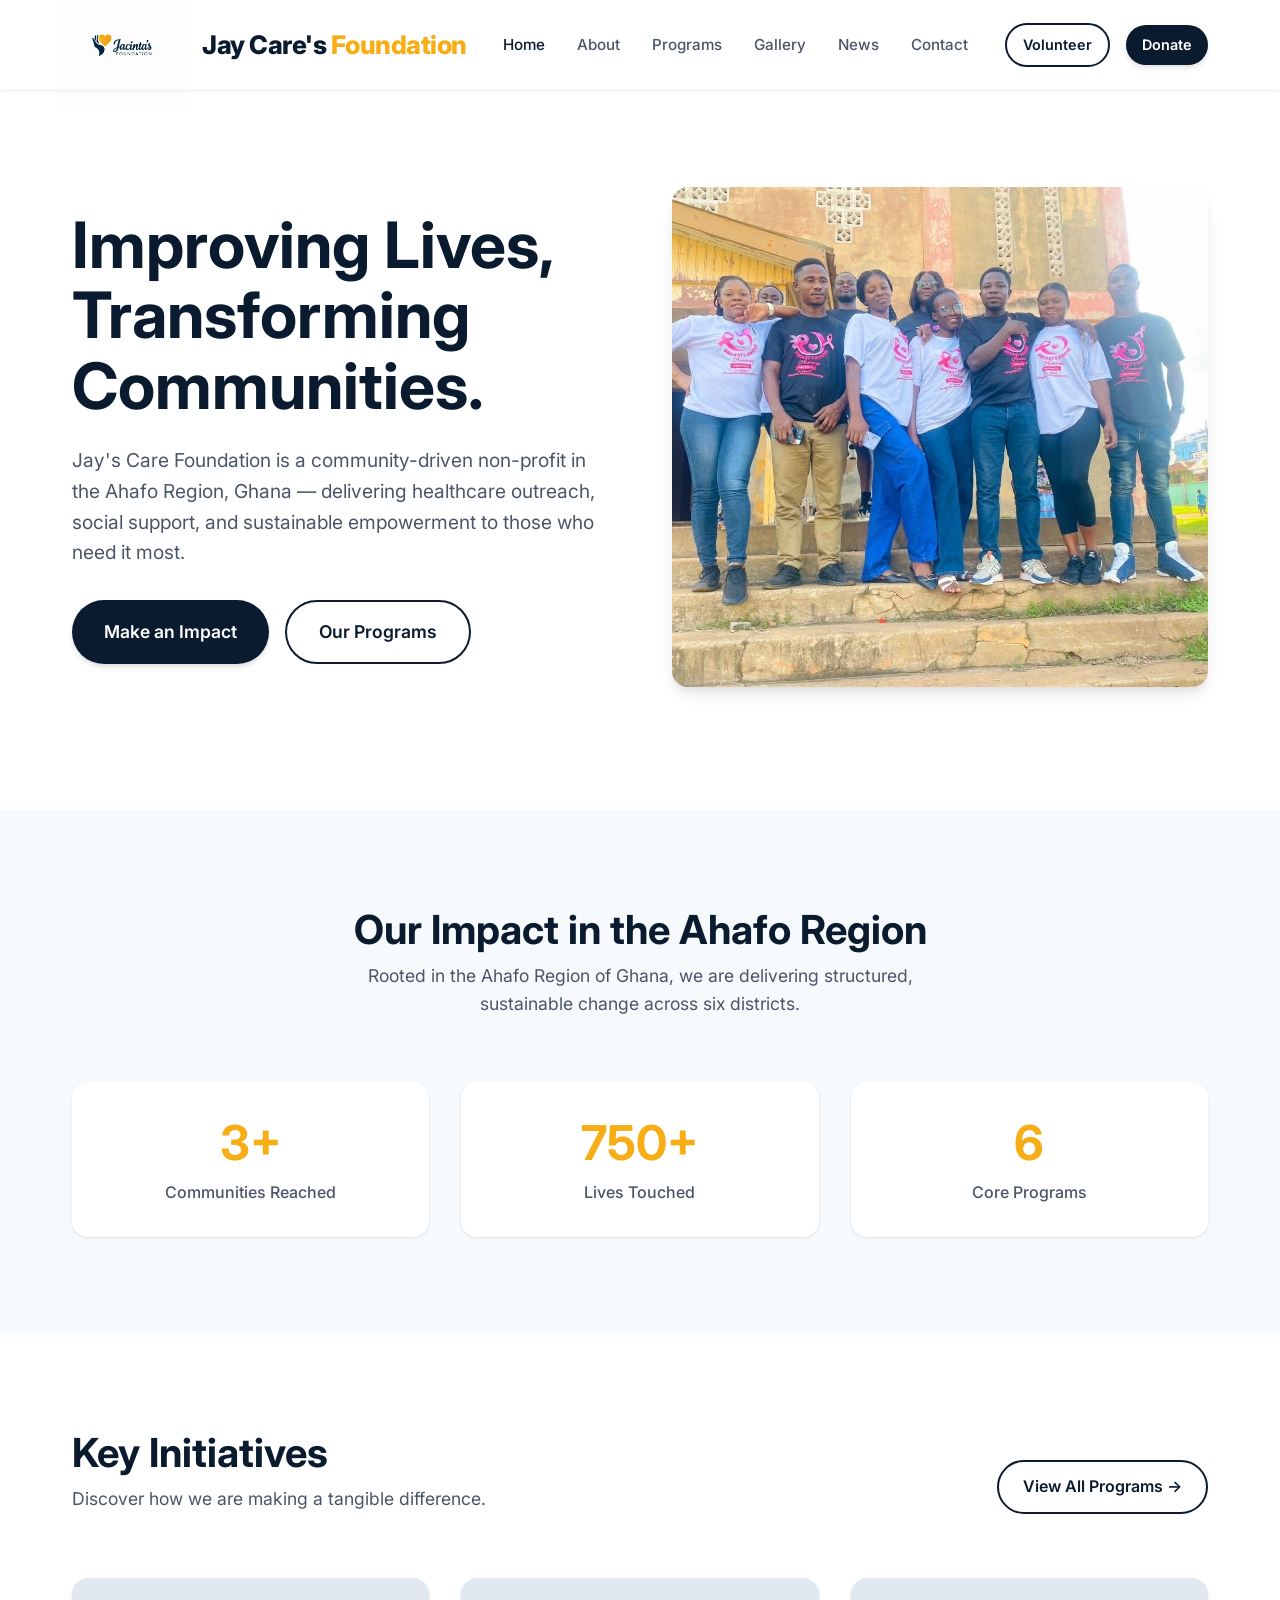
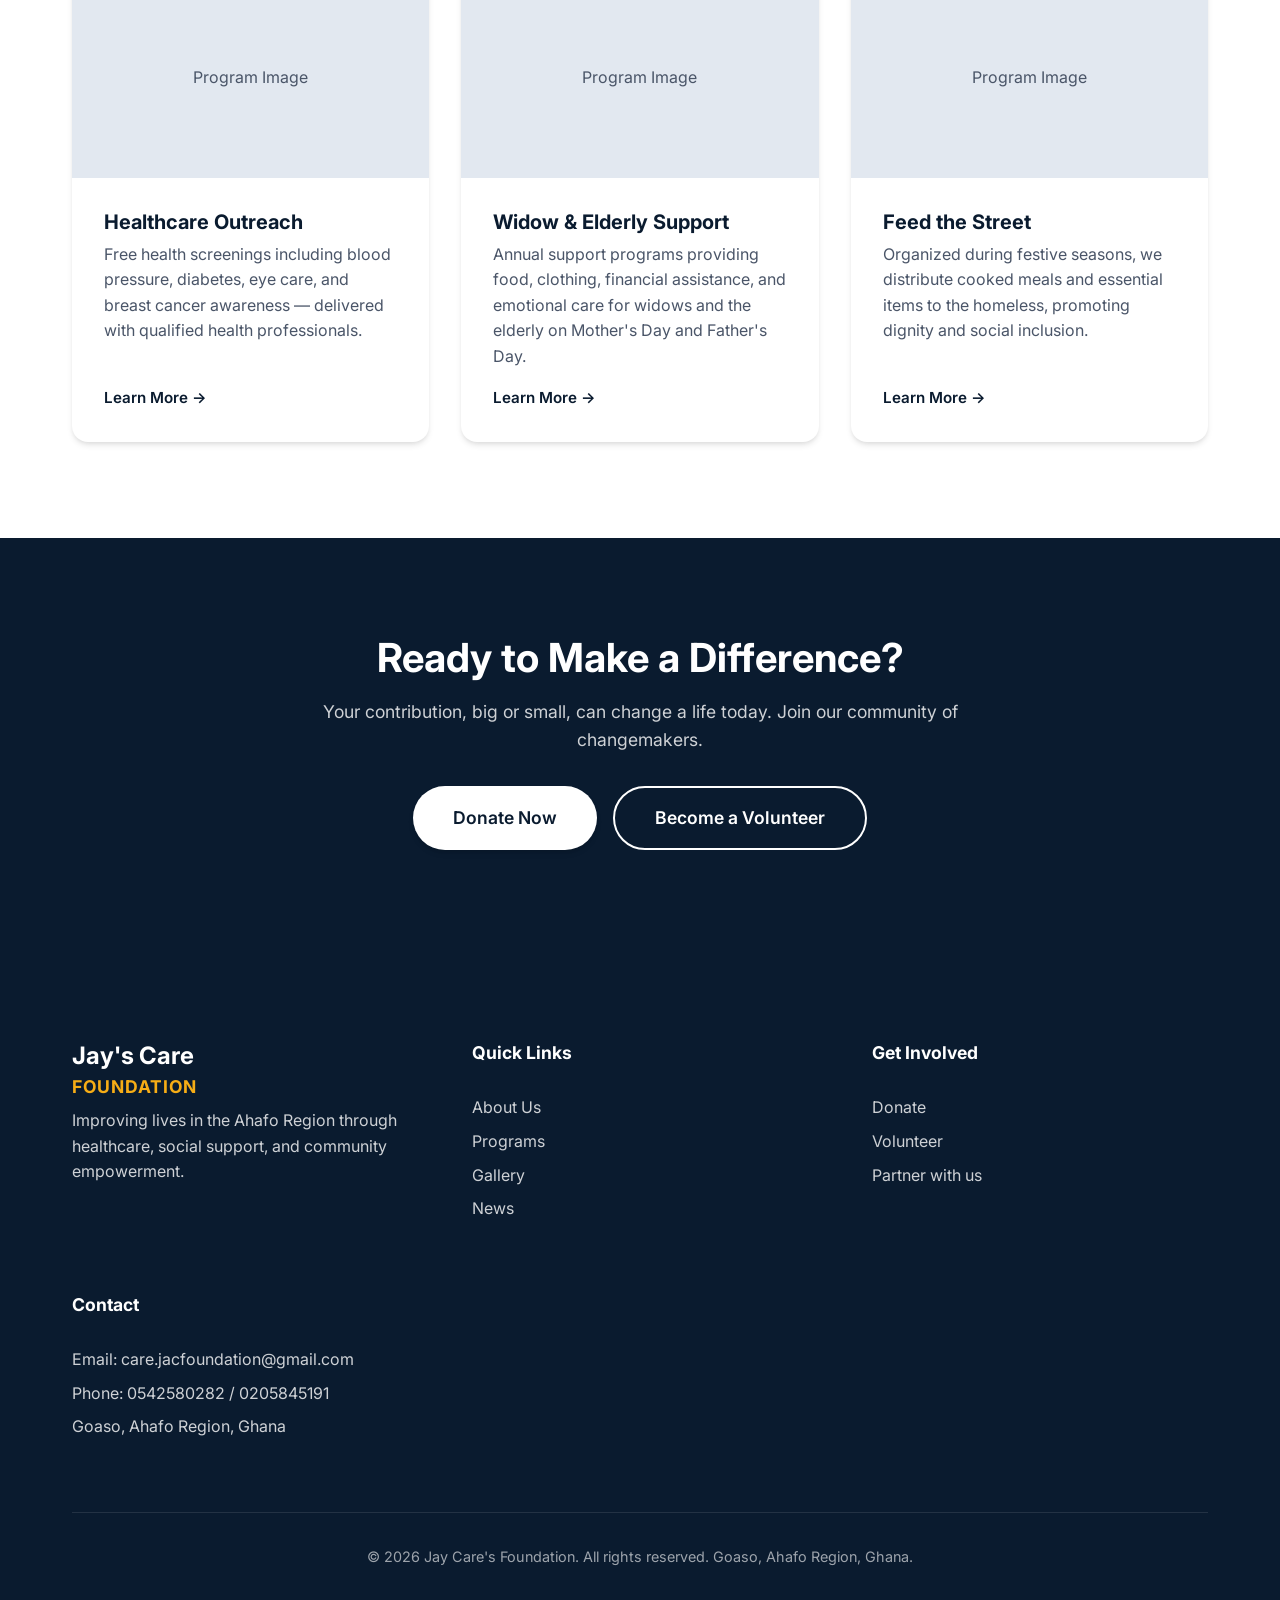
==== index.html @ 717632d8 "Initial commit: Jay's Care Foundation website" ====
<!DOCTYPE html>
<html lang="en">

<head>
  <meta charset="UTF-8">
  <meta name="viewport" content="width=device-width, initial-scale=1.0">
  <title>Jay's Care Foundation | Making a Difference in the Ahafo Region</title>
  <meta name="description"
    content="Jay's Care Foundation is a community-driven non-profit in the Ahafo Region, Ghana, dedicated to healthcare outreach, widow support, feeding the homeless, and youth empowerment.">
  <link rel="stylesheet" href="css/styles.css">
  <link rel="stylesheet" href="https://cdnjs.cloudflare.com/ajax/libs/font-awesome/6.5.0/css/all.min.css">
</head>

<body>
  <!-- Navbar -->
  <nav class="navbar">
    <div class="container">
      <a href="index.html" class="nav-brand" style="display:flex; align-items:center;"><img src="./images/logo.jpeg"
          alt="Jay's Care Foundation Logo"
          style="height: 130px; margin: -30px 0 -30px -15px; mix-blend-mode: multiply; border-radius: 4px; object-fit: contain;"><span
          style="margin-left: 15px; font-size: 1.6rem; font-weight: 800; color: var(--primary); letter-spacing: -0.5px;">Jay
          Care's
          <span style="color:var(--secondary)">Foundation</span></span></a>
      <ul class="nav-links">
        <li><a href="index.html" class="active">Home</a></li>
        <li><a href="about.html">About</a></li>
        <li><a href="programs.html">Programs</a></li>
        <li><a href="gallery.html">Gallery</a></li>
        <li><a href="blog.html">News</a></li>
        <li><a href="contact.html">Contact</a></li>
      </ul>
      <div class="nav-actions" style="display:flex; gap:1rem; align-items:center;">
        <a href="volunteer.html" class="btn btn-outline nav-btn-hide"
          style="padding: 0.5rem 1rem; font-size: 0.9rem;">Volunteer</a>
        <a href="donation.html" class="btn btn-primary nav-btn-hide"
          style="padding: 0.5rem 1rem; font-size: 0.9rem;">Donate</a>
        <button class="hamburger" aria-label="Toggle navigation menu">
          <span></span>
          <span></span>
          <span></span>
        </button>
      </div>
    </div>
  </nav>

  <!-- Hero Section -->
  <header class="hero section section-light"
    style="padding-top: 160px; min-height: 90vh; display: flex; align-items: center;">
    <div class="container"
      style="display: grid; grid-template-columns: repeat(auto-fit, minmax(300px, 1fr)); gap: var(--spacing-xl); align-items: center;">
      <div class="hero-content fade-in">
        <h1 style="font-size: 4rem; margin-bottom: 1.5rem; line-height: 1.1;">Improving Lives,<br>Transforming
          Communities.</h1>
        <p style="font-size: 1.2rem; color: var(--text-secondary); margin-bottom: 2rem;">Jay's Care Foundation is a
          community-driven non-profit in the Ahafo Region, Ghana — delivering healthcare outreach, social support, and
          sustainable empowerment to those who need it most.</p>
        <div style="display: flex; gap: 1rem; flex-wrap: wrap;">
          <a href="donation.html" class="btn btn-primary" style="padding: 1rem 2rem; font-size: 1.1rem;">Make an
            Impact</a>
          <a href="programs.html" class="btn btn-outline" style="padding: 1rem 2rem; font-size: 1.1rem;">Our
            Programs</a>
        </div>
      </div>
      <div class="hero-image fade-in"
        style="border-radius: var(--radius-lg); overflow: hidden; box-shadow: var(--shadow-lg); height: 500px; background-color: var(--accent);">
        <img src="./images/WhatsApp Image 2026-04-01 at 22.01.24.jpeg" alt="Hero Image"
          style="width: 100%; height: 100%; object-fit: cover; object-position: center; display: block;">
      </div>
    </div>
  </header>

  <!-- Stats / About Preview -->
  <section class="section section-dark fade-in">
    <div class="container text-center">
      <h2 style="margin-bottom: var(--spacing-sm); font-size: 2.5rem;">Our Impact in the Ahafo Region</h2>
      <p style="max-width: 600px; margin: 0 auto var(--spacing-xl); color: var(--text-secondary); font-size: 1.1rem;">
        Rooted in the Ahafo Region of Ghana, we are delivering structured, sustainable change across six districts.</p>

      <div style="display: grid; grid-template-columns: repeat(auto-fit, minmax(200px, 1fr)); gap: var(--spacing-lg);">
        <div class="stat-card"
          style="padding: var(--spacing-lg); background: var(--white); border-radius: var(--radius-lg); box-shadow: var(--shadow-sm);">
          <h3 style="font-size: 3rem; color: var(--secondary); margin-bottom: 0.5rem;">3+</h3>
          <p style="color: var(--text-secondary); font-weight: 500;">Communities Reached</p>
        </div>
        <div class="stat-card"
          style="padding: var(--spacing-lg); background: var(--white); border-radius: var(--radius-lg); box-shadow: var(--shadow-sm);">
          <h3 style="font-size: 3rem; color: var(--secondary); margin-bottom: 0.5rem;">750+</h3>
          <p style="color: var(--text-secondary); font-weight: 500;">Lives Touched</p>
        </div>
        <div class="stat-card"
          style="padding: var(--spacing-lg); background: var(--white); border-radius: var(--radius-lg); box-shadow: var(--shadow-sm);">
          <h3 style="font-size: 3rem; color: var(--secondary); margin-bottom: 0.5rem;">6</h3>
          <p style="color: var(--text-secondary); font-weight: 500;">Core Programs</p>
        </div>
      </div>
    </div>
  </section>

  <!-- Programs Preview -->
  <section class="section section-light fade-in">
    <div class="container">
      <div
        style="display: flex; justify-content: space-between; align-items: flex-end; margin-bottom: var(--spacing-xl); flex-wrap: wrap; gap: 1rem;">
        <div>
          <h2 style="margin-bottom: var(--spacing-sm); font-size: 2.5rem;">Key Initiatives</h2>
          <p style="color: var(--text-secondary); font-size: 1.1rem;">Discover how we are making a tangible difference.
          </p>
        </div>
        <a href="programs.html" class="btn btn-outline" style="white-space: nowrap;">View All Programs &rarr;</a>
      </div>

      <div style="display: grid; grid-template-columns: repeat(auto-fit, minmax(300px, 1fr)); gap: var(--spacing-lg);">
        <!-- Card 1 -->
        <div class="card">
          <div class="card-img"
            style="background-color: var(--accent); display: flex; align-items: center; justify-content: center; color: var(--text-secondary);">
            Program Image</div>
          <div class="card-content">
            <h3 class="card-title">Healthcare Outreach</h3>
            <p class="card-text">Free health screenings including blood pressure, diabetes, eye care, and breast cancer
              awareness — delivered with qualified health professionals.</p>
            <a href="programs.html" style="font-weight: 600; font-size: 0.95rem;">Learn More &rarr;</a>
          </div>
        </div>
        <!-- Card 2 -->
        <div class="card">
          <div class="card-img"
            style="background-color: var(--accent); display: flex; align-items: center; justify-content: center; color: var(--text-secondary);">
            Program Image</div>
          <div class="card-content">
            <h3 class="card-title">Widow &amp; Elderly Support</h3>
            <p class="card-text">Annual support programs providing food, clothing, financial assistance, and emotional
              care for widows and the elderly on Mother's Day and Father's Day.</p>
            <a href="programs.html" style="font-weight: 600; font-size: 0.95rem;">Learn More &rarr;</a>
          </div>
        </div>
        <!-- Card 3 -->
        <div class="card">
          <div class="card-img"
            style="background-color: var(--accent); display: flex; align-items: center; justify-content: center; color: var(--text-secondary);">
            Program Image</div>
          <div class="card-content">
            <h3 class="card-title">Feed the Street</h3>
            <p class="card-text">Organized during festive seasons, we distribute cooked meals and essential items to the
              homeless, promoting dignity and social inclusion.</p>
            <a href="programs.html" style="font-weight: 600; font-size: 0.95rem;">Learn More &rarr;</a>
          </div>
        </div>
      </div>
    </div>
  </section>

  <!-- Highlight CTA -->
  <section class="section fade-in" style="background-color: var(--primary); color: var(--white); text-align: center;">
    <div class="container" style="max-width: 800px;">
      <h2 style="color: var(--white); font-size: 2.5rem; margin-bottom: var(--spacing-md);">Ready to Make a Difference?
      </h2>
      <p style="font-size: 1.1rem; color: rgba(255,255,255,0.8); margin-bottom: var(--spacing-lg);">Your contribution,
        big or small, can change a life today. Join our community of changemakers.</p>
      <div style="display: flex; gap: 1rem; justify-content: center; flex-wrap: wrap;">
        <a href="donation.html" class="btn btn-secondary" style="padding: 1rem 2.5rem; font-size: 1.1rem;">Donate
          Now</a>
        <a href="volunteer.html" class="btn btn-outline"
          style="color: var(--white); border-color: var(--white); padding: 1rem 2.5rem; font-size: 1.1rem;">Become a
          Volunteer</a>
      </div>
    </div>
  </section>

  <!-- Footer -->
  <footer class="footer">
    <div class="container">
      <div class="footer-grid">
        <div class="footer-col">
          <h4 style="font-size: 1.5rem; margin-bottom: var(--spacing-sm); line-height: 1.2;">Jay's Care<br><span
              style="color:var(--secondary); font-size: 1.1rem; letter-spacing: 1px;">FOUNDATION</span></h4>
          <p>Improving lives in the Ahafo Region through healthcare, social support, and community empowerment.</p>
        </div>
        <div class="footer-col">
          <h4 style="font-size: 1.1rem;">Quick Links</h4>
          <a href="about.html">About Us</a>
          <a href="programs.html">Programs</a>
          <a href="gallery.html">Gallery</a>
          <a href="blog.html">News</a>
        </div>
        <div class="footer-col">
          <h4 style="font-size: 1.1rem;">Get Involved</h4>
          <a href="donation.html">Donate</a>
          <a href="volunteer.html">Volunteer</a>
          <a href="contact.html">Partner with us</a>
        </div>
        <div class="footer-col">
          <h4 style="font-size: 1.1rem;">Contact</h4>
          <p>Email: care.jacfoundation@gmail.com</p>
          <p>Phone: 0542580282 / 0205845191</p>
          <p>Goaso, Ahafo Region, Ghana</p>
        </div>
      </div>
      <div class="footer-bottom">
        &copy; 2026 Jay Care's Foundation. All rights reserved. Goaso, Ahafo Region, Ghana.
      </div>
    </div>
  </footer>

  <script src="js/script.js"></script>
</body>

</html>
---- css/styles.css ----
@import url('https://fonts.googleapis.com/css2?family=Inter:wght@400;500;600;700;800&display=swap');

/* DESIGN SYSTEM */
:root {
  /* Colors */
  --primary: #0A1B2F; /* Deep Navy Blue */
  --secondary: #F6AD16; /* Warm Gold */
  --accent: #E2E8F0; /* Soft Gray */
  --bg-primary: #FFFFFF;
  --bg-secondary: #F7FAFC; /* Off white for contrasting backgrounds */
  --text-primary: #1A202C; /* Near black */
  --text-secondary: #4A5568; /* Gray text */
  --white: #FFFFFF;
  
  /* Typography */
  --font-family: 'Inter', system-ui, -apple-system, sans-serif;
  --font-size-base: 16px;
  
  /* Spacing */
  --spacing-sm: 0.5rem;
  --spacing-md: 1rem;
  --spacing-lg: 2rem;
  --spacing-xl: 4rem;
  --spacing-xxl: 6rem;
  
  /* Box Shadows / Borders */
  --shadow-sm: 0 1px 3px rgba(0,0,0,0.1);
  --shadow-md: 0 4px 6px -1px rgba(0,0,0,0.1), 0 2px 4px -1px rgba(0,0,0,0.06);
  --shadow-lg: 0 10px 15px -3px rgba(0,0,0,0.1), 0 4px 6px -2px rgba(0,0,0,0.05);
  --radius-sm: 4px;
  --radius-md: 8px;
  --radius-lg: 16px;
  --radius-full: 9999px;
  
  /* Transitions */
  --transition-fast: 150ms ease-in-out;
  --transition-normal: 300ms ease-in-out;
  --transition-slow: 500ms ease-in-out;
  
  /* Layout */
  --container-width: 1200px;
}

/* Base Styles */
* {
  box-sizing: border-box;
  margin: 0;
  padding: 0;
}

body {
  font-family: var(--font-family);
  font-size: var(--font-size-base);
  color: var(--text-primary);
  background-color: var(--bg-primary);
  line-height: 1.6;
  overflow-x: hidden;
}

h1, h2, h3, h4, h5, h6 {
  line-height: 1.2;
  font-weight: 700;
  color: var(--primary);
  margin-bottom: var(--spacing-md);
}

a {
  text-decoration: none;
  color: var(--primary);
  transition: color var(--transition-fast);
}

a:hover {
  color: var(--secondary);
}

img {
  max-width: 100%;
  height: auto;
  display: block;
}

/* Layout Utilities */
.container {
  width: 100%;
  max-width: var(--container-width);
  margin: 0 auto;
  padding: 0 var(--spacing-lg);
}

.section {
  padding: var(--spacing-xxl) 0;
}

.section-light {
  background-color: var(--bg-primary);
}

.section-dark {
  background-color: var(--bg-secondary);
}

.text-center { text-align: center; }

/* Buttons */
.btn {
  display: inline-flex;
  align-items: center;
  justify-content: center;
  padding: 0.75rem 1.5rem;
  border-radius: var(--radius-full);
  font-weight: 600;
  cursor: pointer;
  border: none;
  transition: all var(--transition-fast);
  font-size: 1rem;
}

.btn-primary {
  background-color: var(--primary);
  color: var(--white);
  box-shadow: var(--shadow-md);
}

.btn-primary:hover {
  background-color: var(--secondary);
  color: var(--white);
  transform: translateY(-2px);
  box-shadow: var(--shadow-lg);
}

.btn-secondary {
  background-color: var(--white);
  color: var(--primary);
  box-shadow: var(--shadow-md);
}

.btn-secondary:hover {
  background-color: var(--bg-secondary);
  color: var(--primary);
  transform: translateY(-2px);
  box-shadow: var(--shadow-lg);
}

.btn-outline {
  background-color: transparent;
  color: var(--primary);
  border: 2px solid var(--primary);
}

.btn-outline:hover {
  background-color: var(--primary);
  color: var(--white);
}

/* Navbar */
.navbar {
  position: fixed;
  top: 0;
  width: 100%;
  background-color: rgba(255, 255, 255, 0.98);
  backdrop-filter: blur(10px);
  box-shadow: var(--shadow-sm);
  z-index: 1000;
  transition: all var(--transition-fast);
}

.navbar .container {
  display: flex;
  justify-content: space-between;
  align-items: center;
  min-height: 90px;
}

.nav-brand {
  font-size: 1.5rem;
  font-weight: 800;
  color: var(--primary);
  letter-spacing: -0.5px;
}

.nav-links {
  display: flex;
  list-style: none;
  gap: var(--spacing-lg);
  align-items: center;
}

.nav-links a {
  color: var(--text-secondary);
  font-weight: 500;
  font-size: 0.95rem;
}

.nav-links a:hover, .nav-links a.active {
  color: var(--primary);
}

.hamburger {
  display: none;
  background: none;
  border: none;
  cursor: pointer;
  padding: var(--spacing-sm);
}

.hamburger span {
  display: block;
  width: 25px;
  height: 2px;
  background-color: var(--primary);
  margin-bottom: 5px;
  transition: all var(--transition-fast);
}

/* Footer */
.footer {
  background-color: var(--primary);
  color: var(--white);
  padding: var(--spacing-xxl) 0 var(--spacing-lg) 0;
}

.footer-grid {
  display: grid;
  grid-template-columns: repeat(auto-fit, minmax(250px, 1fr));
  gap: var(--spacing-xl);
  margin-bottom: var(--spacing-xl);
}

.footer-col h4 {
  color: var(--white);
  margin-bottom: var(--spacing-lg);
}

.footer-col p, .footer-col a {
  color: rgba(255,255,255,0.8);
  margin-bottom: var(--spacing-sm);
  display: block;
}

.footer-col a:hover {
  color: var(--white);
}

.footer-bottom {
  text-align: center;
  padding-top: var(--spacing-lg);
  border-top: 1px solid rgba(255,255,255,0.1);
  color: rgba(255,255,255,0.6);
  font-size: 0.9rem;
}

/* Cards */
.card {
  background: var(--white);
  border-radius: var(--radius-lg);
  box-shadow: var(--shadow-md);
  overflow: hidden;
  transition: transform var(--transition-normal), box-shadow var(--transition-normal);
  display: flex;
  flex-direction: column;
}

.card:hover {
  transform: translateY(-5px);
  box-shadow: var(--shadow-lg);
}

.card-img {
  width: 100%;
  height: 200px;
  object-fit: cover;
}

.card-content {
  padding: var(--spacing-lg);
  display: flex;
  flex-direction: column;
  flex-grow: 1;
}

.card-title {
  font-size: 1.25rem;
  margin-bottom: var(--spacing-sm);
}

.card-text {
  color: var(--text-secondary);
  margin-bottom: var(--spacing-md);
  flex-grow: 1;
}

/* Animations (Scroll) */
.fade-in {
  opacity: 0;
  transform: translateY(20px);
  transition: opacity 0.6s cubic-bezier(0.16, 1, 0.3, 1), transform 0.6s cubic-bezier(0.16, 1, 0.3, 1);
}

.fade-in.visible {
  opacity: 1;
  transform: translateY(0);
}

/* Responsive */
@media (max-width: 768px) {
  .nav-links {
    position: absolute;
    top: 80px;
    left: 0;
    width: 100%;
    background-color: var(--white);
    flex-direction: column;
    padding: var(--spacing-lg);
    box-shadow: var(--shadow-md);
    transform: translateY(-100%);
    opacity: 0;
    pointer-events: none;
    transition: all var(--transition-normal);
  }
  
  .nav-links.active {
    transform: translateY(0);
    opacity: 1;
    pointer-events: auto;
  }
  
  .hamburger {
    display: block;
  }
  
  .hamburger.active span:nth-child(1) {
    transform: translateY(7px) rotate(45deg);
  }
  .hamburger.active span:nth-child(2) {
    opacity: 0;
  }
  .hamburger.active span:nth-child(3) {
    transform: translateY(-7px) rotate(-45deg);
  }

  .section {
    padding: var(--spacing-xl) 0;
  }
  
  .nav-btn-hide {
    display: none;
  }
}

/* Lightbox & Gallery */
.lightbox {
  position: fixed;
  top: 0; left: 0; width: 100%; height: 100%;
  background-color: rgba(0,0,0,0.95);
  display: flex; align-items: center; justify-content: center;
  z-index: 2000;
  opacity: 0; pointer-events: none;
  transition: opacity var(--transition-normal);
}
.lightbox.active {
  opacity: 1; pointer-events: auto;
}
.lightbox img {
  max-width: 90%; max-height: 90vh;
  box-shadow: var(--shadow-lg);
  border-radius: var(--radius-sm);
}
.lightbox-close {
  position: absolute; top: 20px; right: 30px;
  color: var(--white); font-size: 3rem; cursor: pointer;
  text-shadow: 0 2px 4px rgba(0,0,0,0.5);
  transition: color var(--transition-fast);
}
.lightbox-close:hover {
  color: var(--secondary);
}

.gallery-grid {
  display: grid;
  grid-template-columns: repeat(auto-fill, minmax(300px, 1fr));
  gap: var(--spacing-sm);
}
.gallery-item {
  cursor: pointer;
  transition: transform var(--transition-fast);
  overflow: hidden;
  border-radius: var(--radius-sm);
  position: relative;
}
.gallery-item:hover {
  transform: scale(1.02);
  z-index: 10;
  box-shadow: var(--shadow-lg);
}
.gallery-item-img {
  width: 100%;
  height: 250px;
  object-fit: cover;
  display: block;
  background-color: var(--accent);
}

/* Forms */
.form-group {
  margin-bottom: var(--spacing-md);
}
.form-label {
  display: block;
  font-weight: 500;
  margin-bottom: var(--spacing-sm);
  color: var(--text-primary);
}
.form-control {
  width: 100%;
  padding: 0.75rem 1rem;
  border: 1px solid var(--accent);
  border-radius: var(--radius-sm);
  font-family: inherit;
  font-size: 1rem;
  transition: all var(--transition-fast);
  background-color: var(--white);
}
.form-control:focus {
  outline: none;
  border-color: var(--secondary);
  box-shadow: 0 0 0 3px rgba(43, 108, 176, 0.2);
}
textarea.form-control {
  resize: vertical;
  min-height: 120px;
}
.invalid-feedback {
  display: none;
  color: #E53E3E; /* Red */
  font-size: 0.875rem;
  margin-top: 0.25rem;
}
.was-validated .form-control:invalid {
  border-color: #E53E3E;
}
.was-validated .form-control:invalid ~ .invalid-feedback {
  display: block;
}
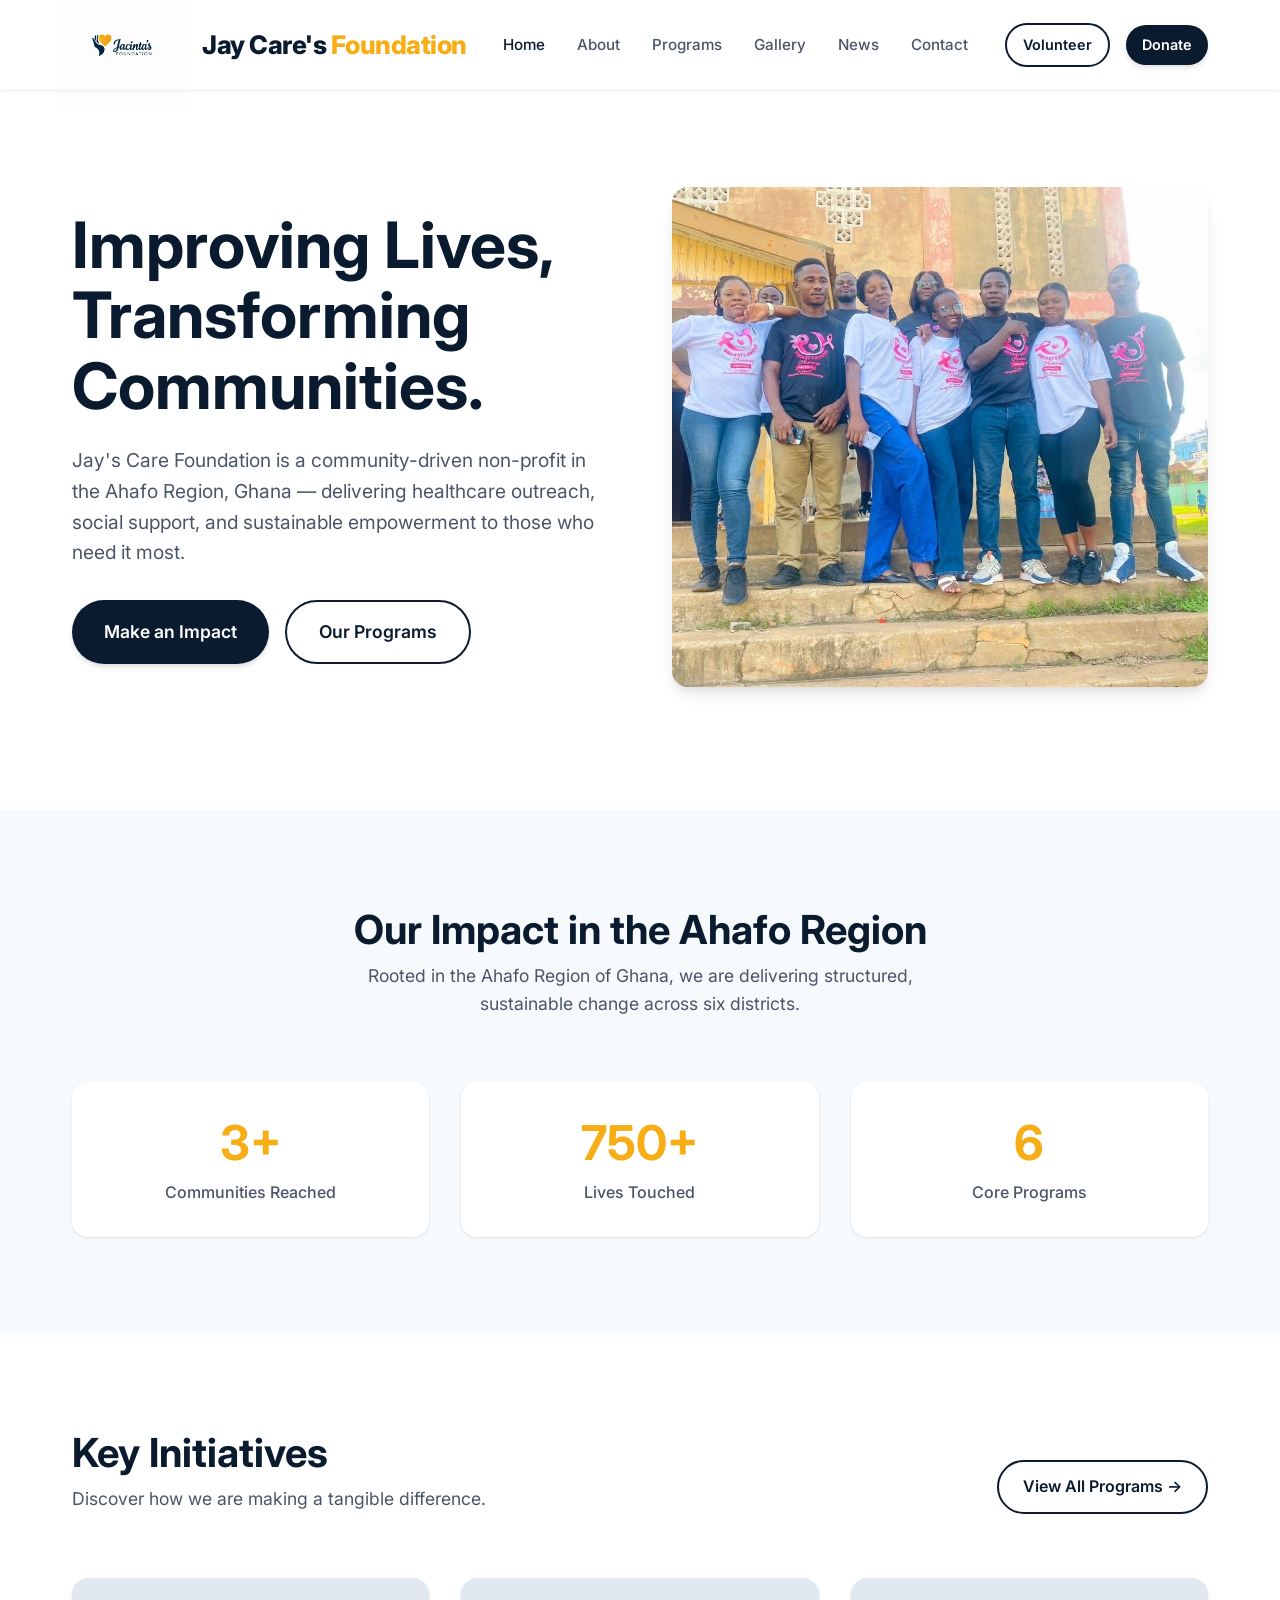
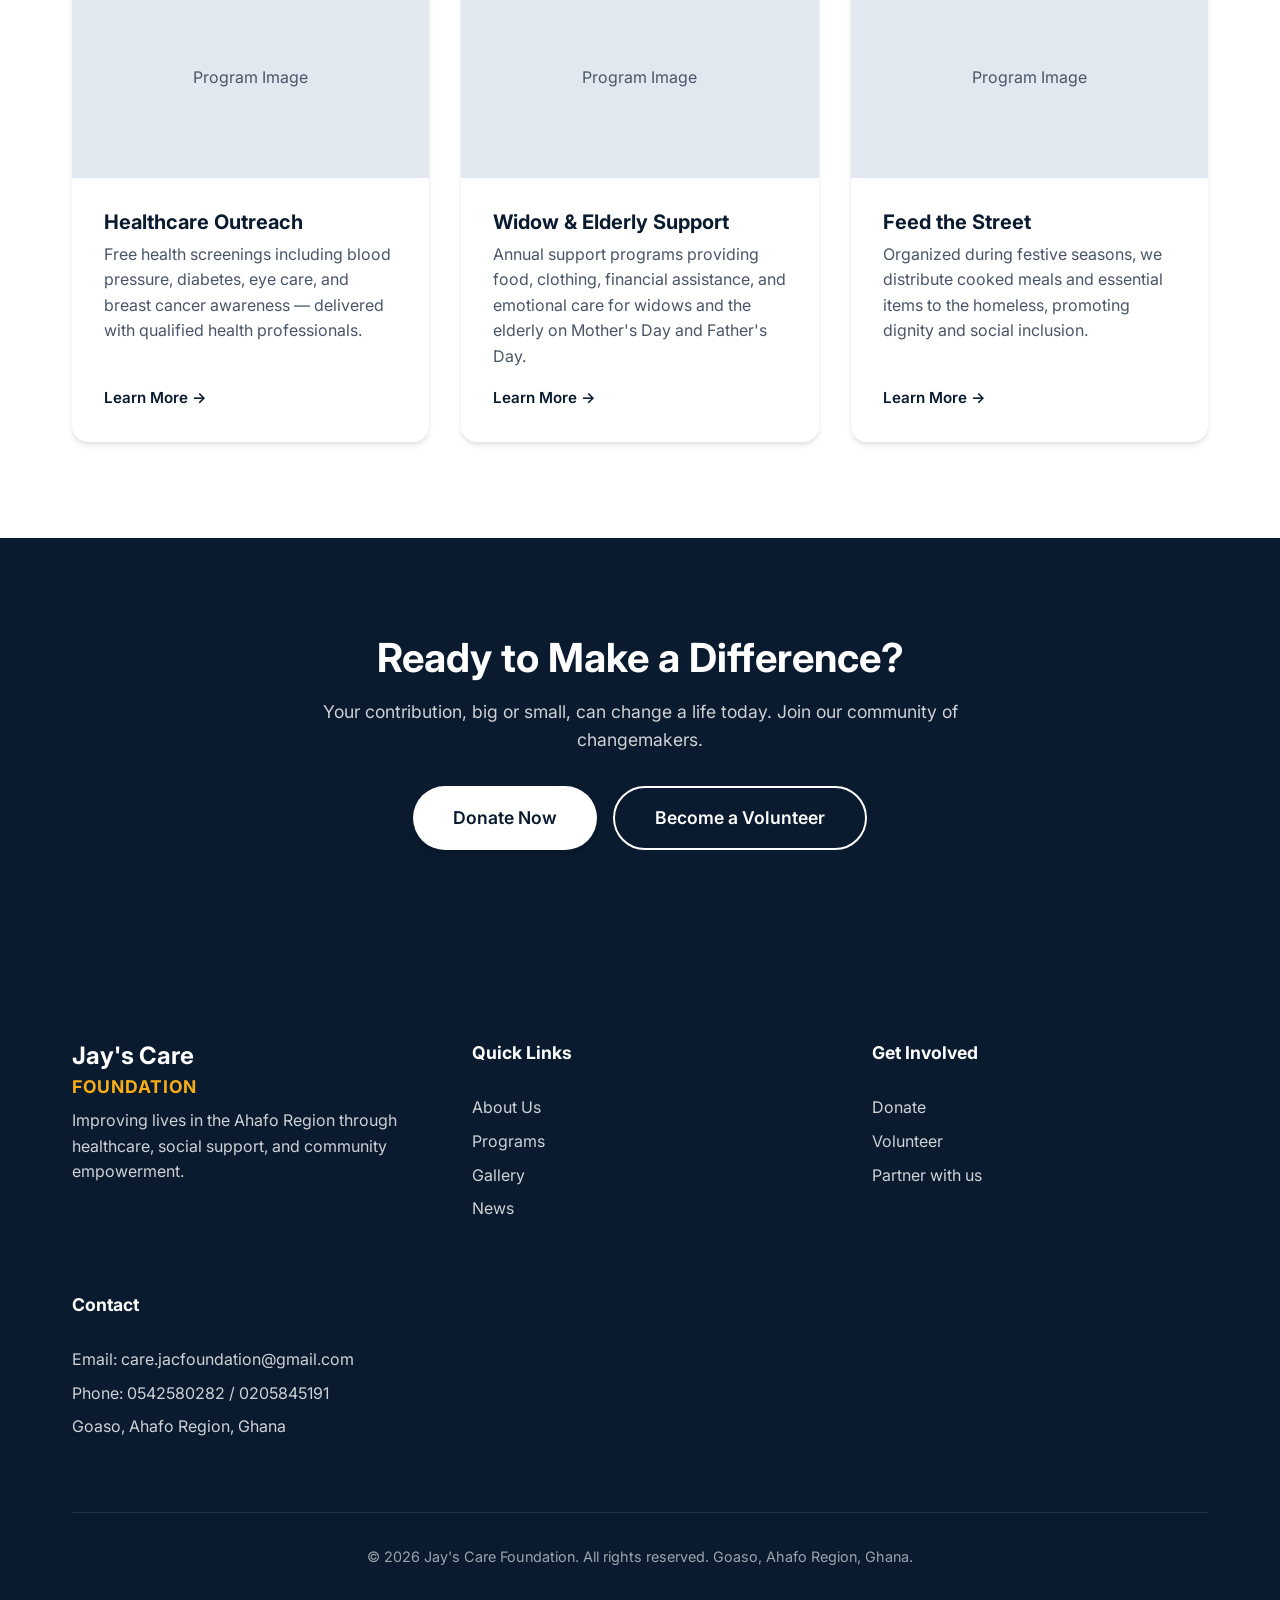
==== commit 2e24962f: "Fix typo: Jay Care's to Jay's Care" ====
--- a/index.html
+++ b/index.html
@@ -197,7 +197,7 @@
         </div>
       </div>
       <div class="footer-bottom">
-        &copy; 2026 Jay Care's Foundation. All rights reserved. Goaso, Ahafo Region, Ghana.
+        &copy; 2026 Jay's Care Foundation. All rights reserved. Goaso, Ahafo Region, Ghana.
       </div>
     </div>
   </footer>
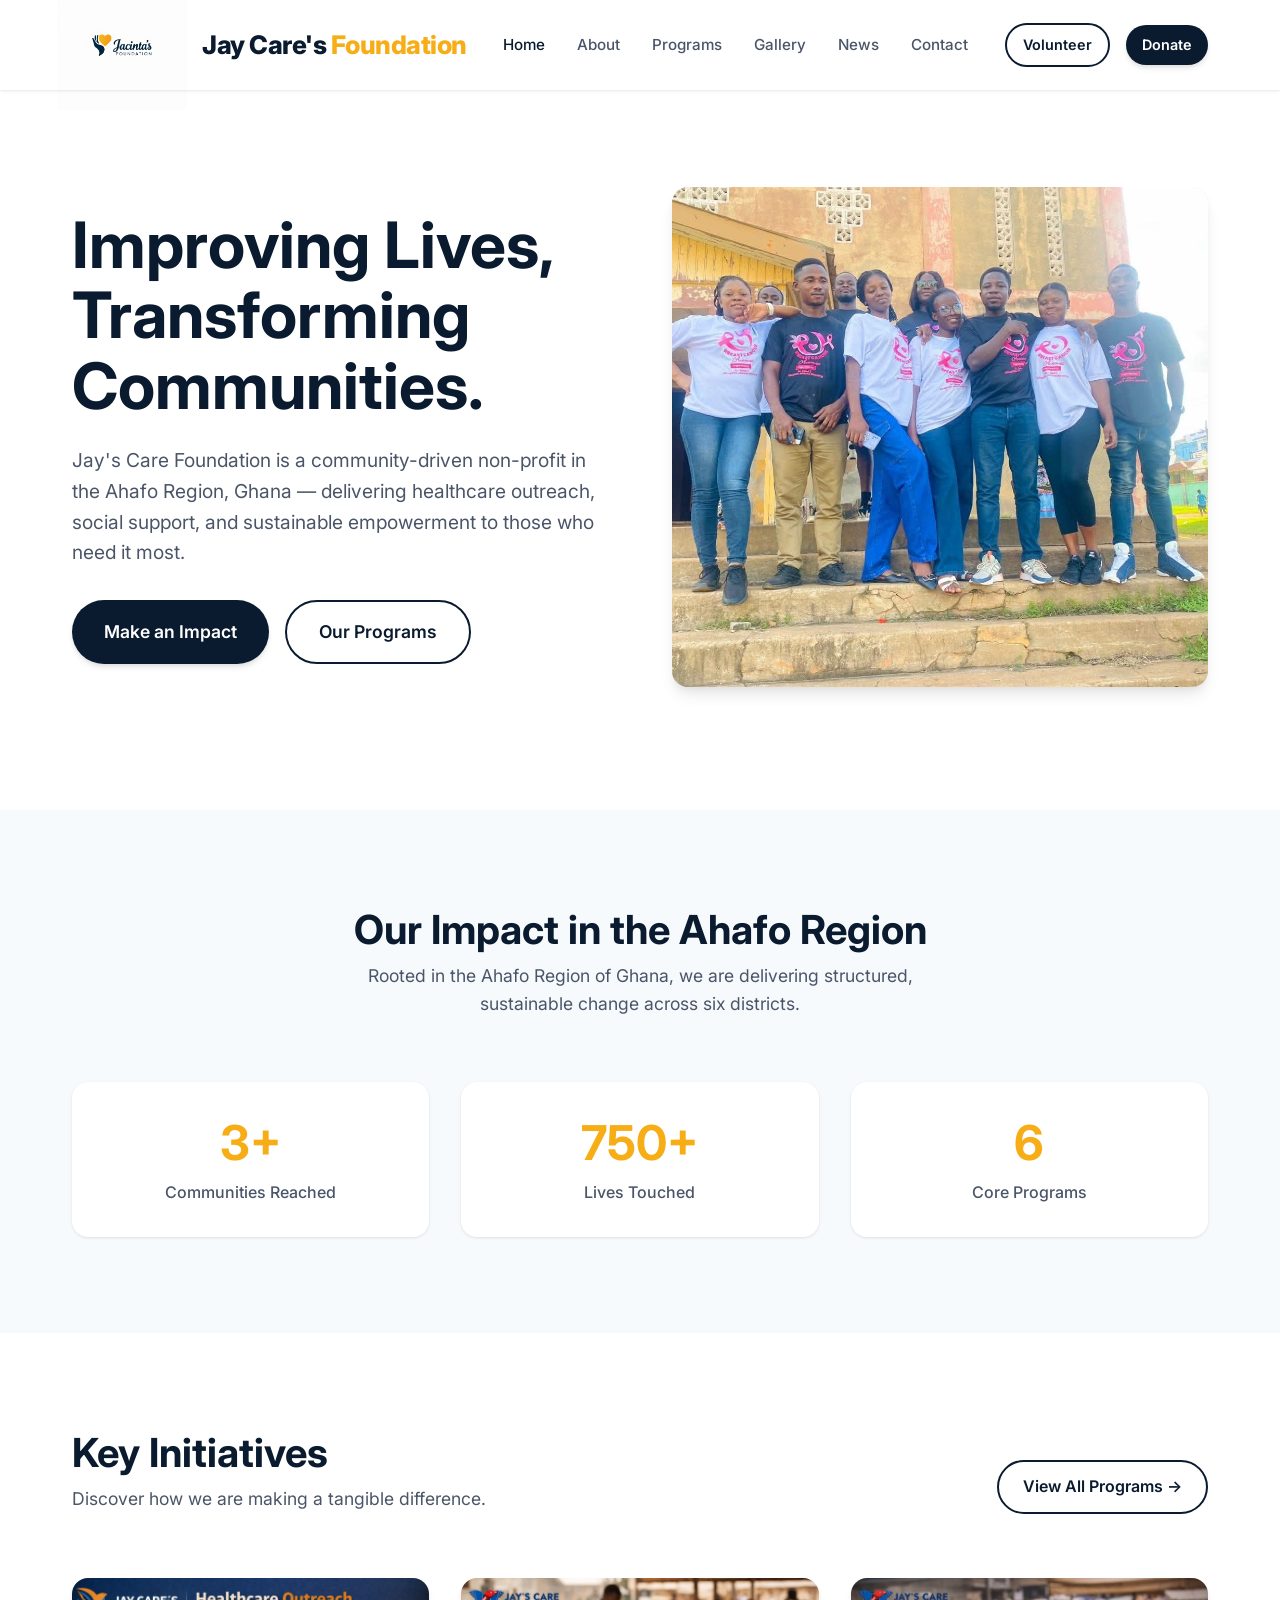
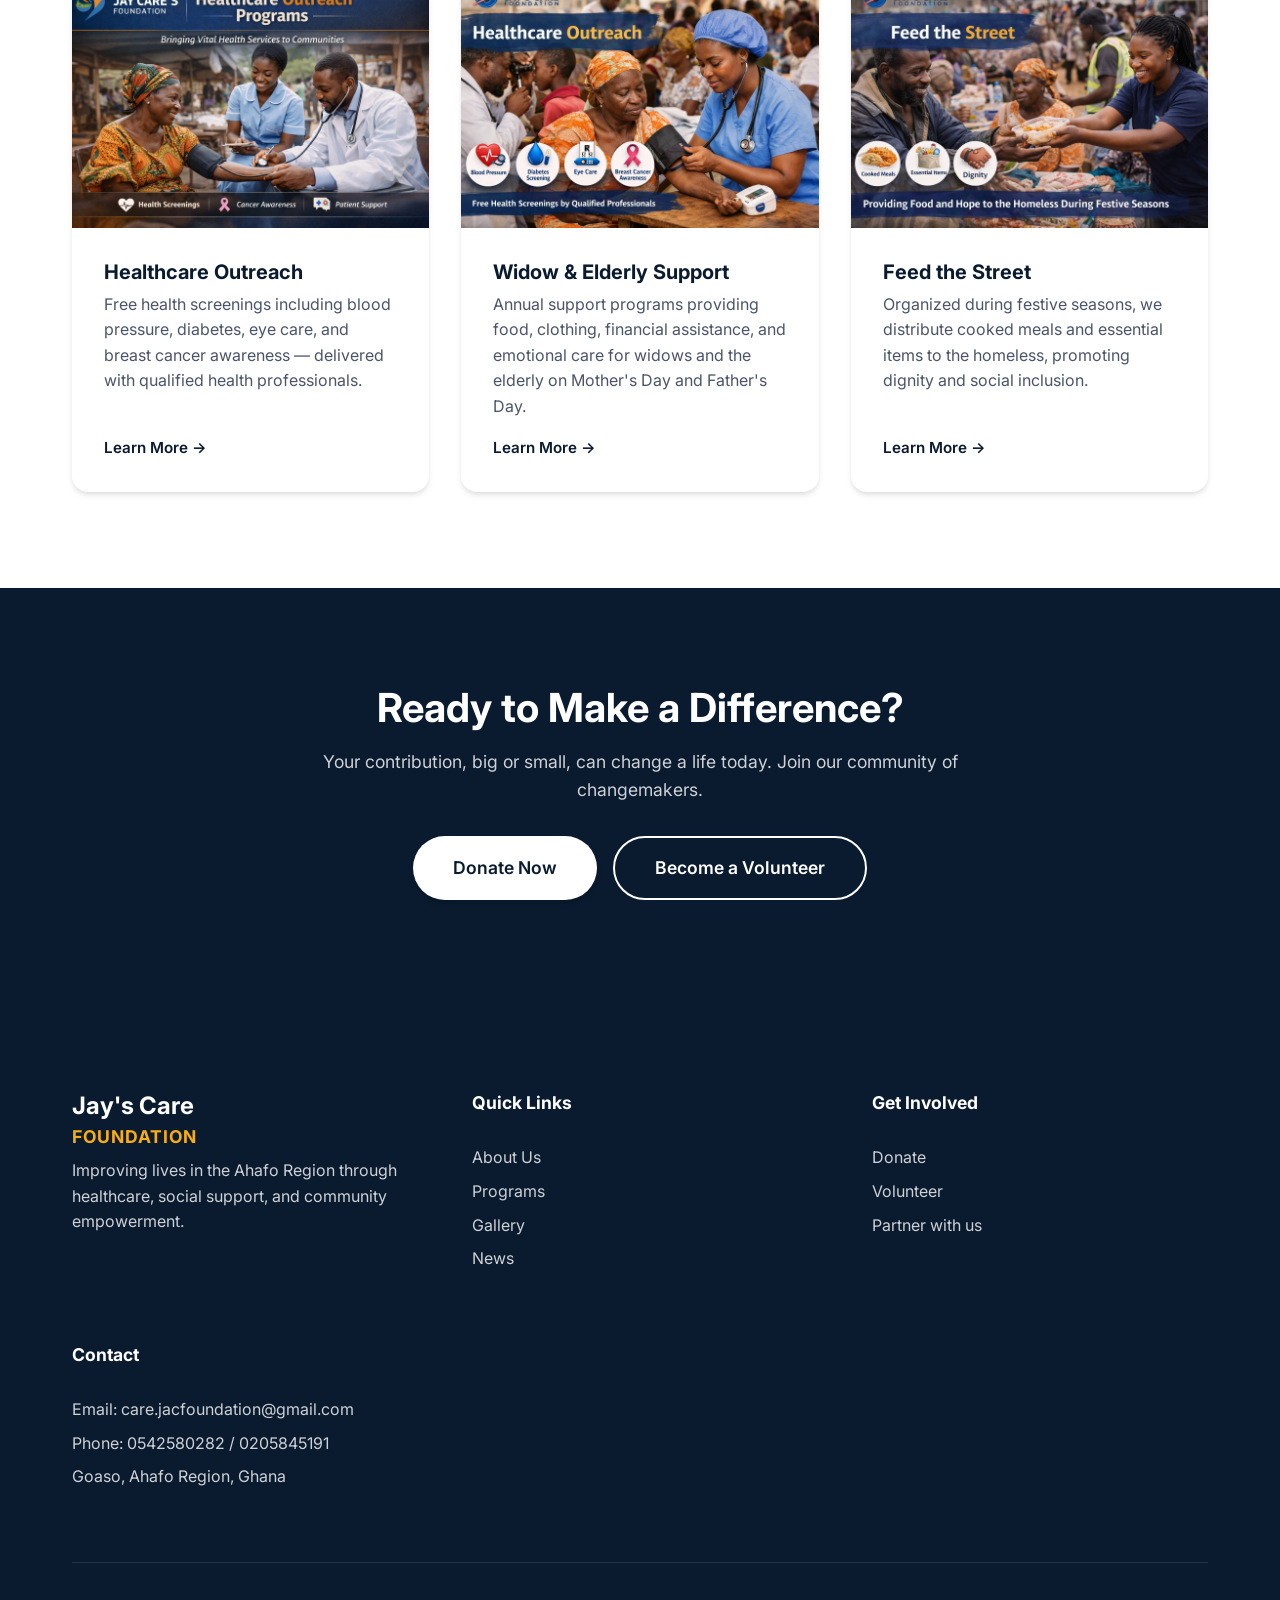
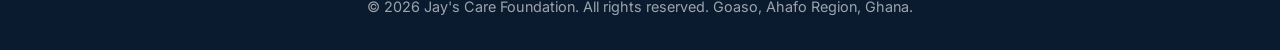
==== commit f8fb5961: "Add and integrate program images" ====
--- a/index.html
+++ b/index.html
@@ -112,9 +112,10 @@
       <div style="display: grid; grid-template-columns: repeat(auto-fit, minmax(300px, 1fr)); gap: var(--spacing-lg);">
         <!-- Card 1 -->
         <div class="card">
-          <div class="card-img"
-            style="background-color: var(--accent); display: flex; align-items: center; justify-content: center; color: var(--text-secondary);">
-            Program Image</div>
+          <div class="card-img" style="background-color: var(--accent); height: 250px; overflow: hidden;">
+            <img src="./images/healthcare_support.jpeg" alt="Healthcare Outreach"
+              style="width: 100%; height: 100%; object-fit: cover; display: block;">
+          </div>
           <div class="card-content">
             <h3 class="card-title">Healthcare Outreach</h3>
             <p class="card-text">Free health screenings including blood pressure, diabetes, eye care, and breast cancer
@@ -124,9 +125,10 @@
         </div>
         <!-- Card 2 -->
         <div class="card">
-          <div class="card-img"
-            style="background-color: var(--accent); display: flex; align-items: center; justify-content: center; color: var(--text-secondary);">
-            Program Image</div>
+          <div class="card-img" style="background-color: var(--accent); height: 250px; overflow: hidden;">
+            <img src="./images/widow.jpeg" alt="Widow & Elderly Support"
+              style="width: 100%; height: 100%; object-fit: cover; display: block;">
+          </div>
           <div class="card-content">
             <h3 class="card-title">Widow &amp; Elderly Support</h3>
             <p class="card-text">Annual support programs providing food, clothing, financial assistance, and emotional
@@ -136,9 +138,10 @@
         </div>
         <!-- Card 3 -->
         <div class="card">
-          <div class="card-img"
-            style="background-color: var(--accent); display: flex; align-items: center; justify-content: center; color: var(--text-secondary);">
-            Program Image</div>
+          <div class="card-img" style="background-color: var(--accent); height: 250px; overflow: hidden;">
+            <img src="./images/feed_the_street.jpeg" alt="Feed the Street"
+              style="width: 100%; height: 100%; object-fit: cover; display: block;">
+          </div>
           <div class="card-content">
             <h3 class="card-title">Feed the Street</h3>
             <p class="card-text">Organized during festive seasons, we distribute cooked meals and essential items to the
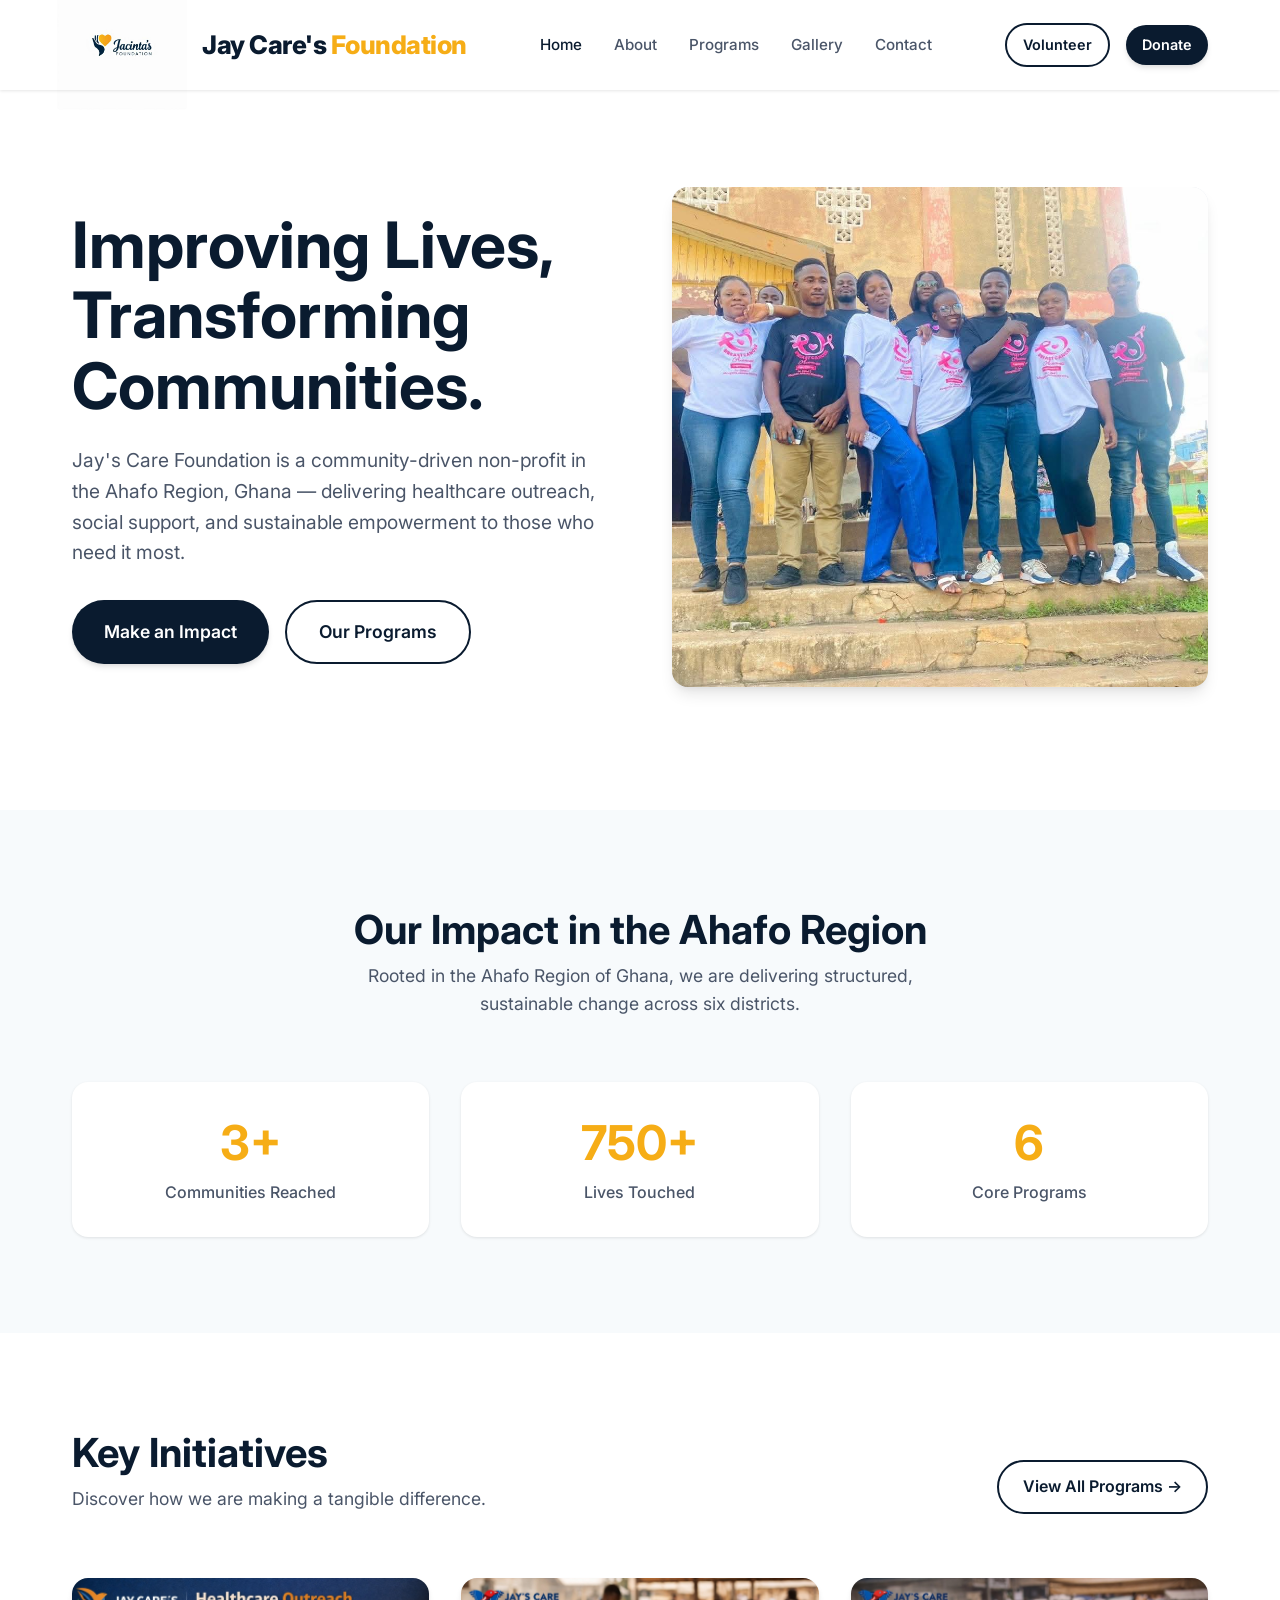
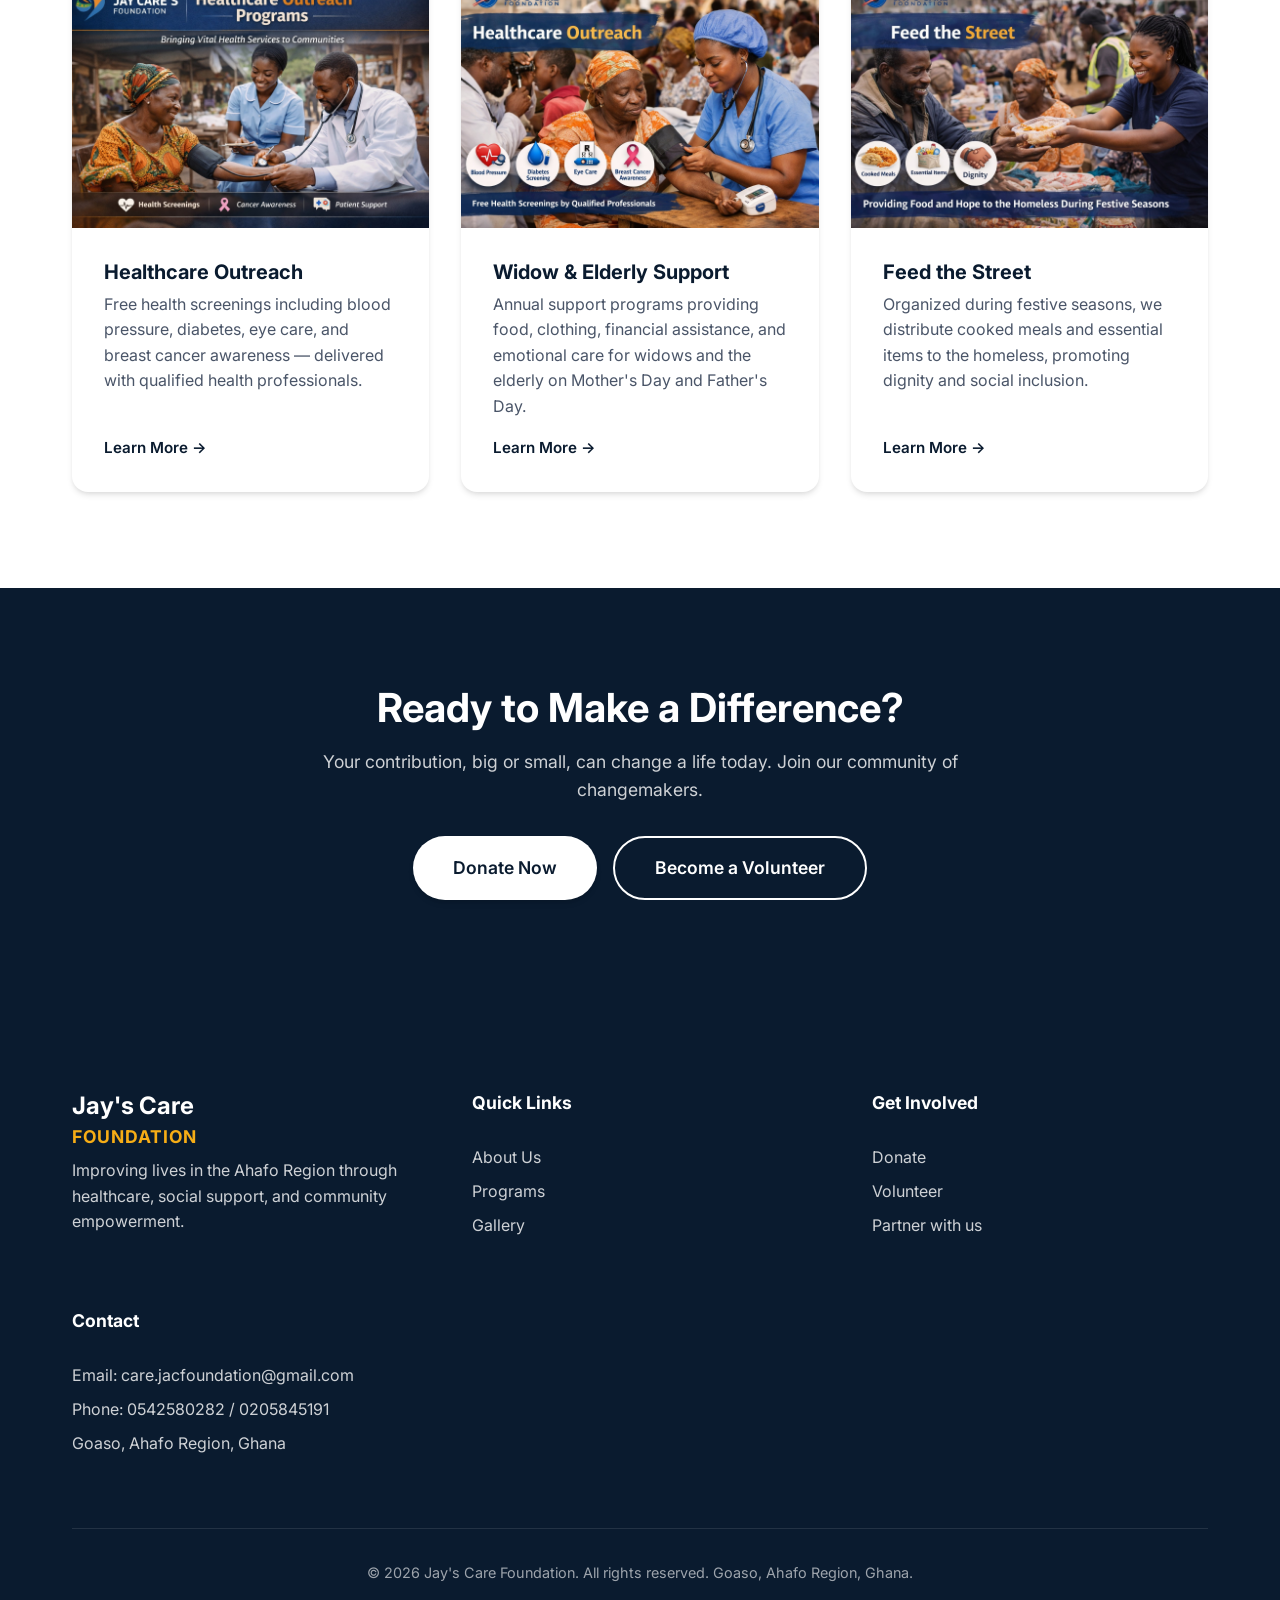
==== commit 920e0430: "Remove News page and references" ====
--- a/index.html
+++ b/index.html
@@ -26,7 +26,6 @@
         <li><a href="about.html">About</a></li>
         <li><a href="programs.html">Programs</a></li>
         <li><a href="gallery.html">Gallery</a></li>
-        <li><a href="blog.html">News</a></li>
         <li><a href="contact.html">Contact</a></li>
       </ul>
       <div class="nav-actions" style="display:flex; gap:1rem; align-items:center;">
@@ -184,7 +183,6 @@
           <a href="about.html">About Us</a>
           <a href="programs.html">Programs</a>
           <a href="gallery.html">Gallery</a>
-          <a href="blog.html">News</a>
         </div>
         <div class="footer-col">
           <h4 style="font-size: 1.1rem;">Get Involved</h4>
